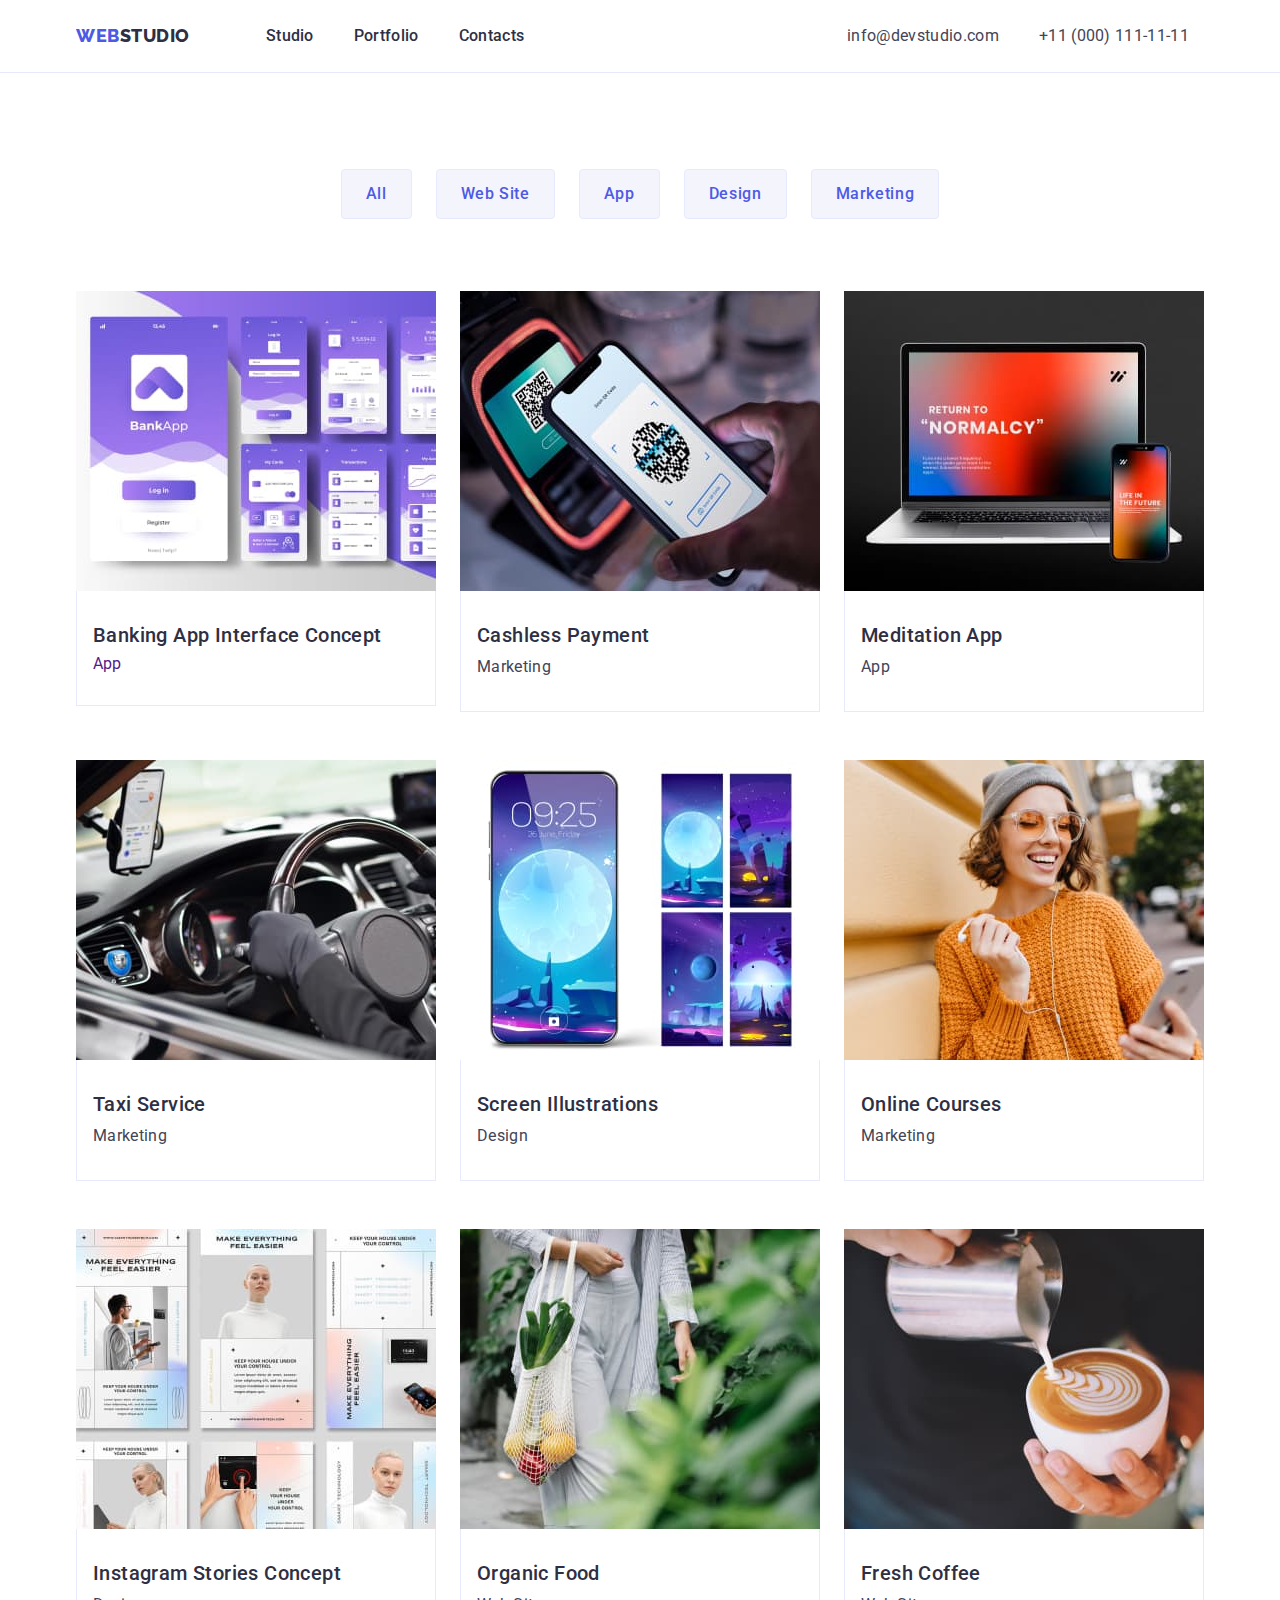
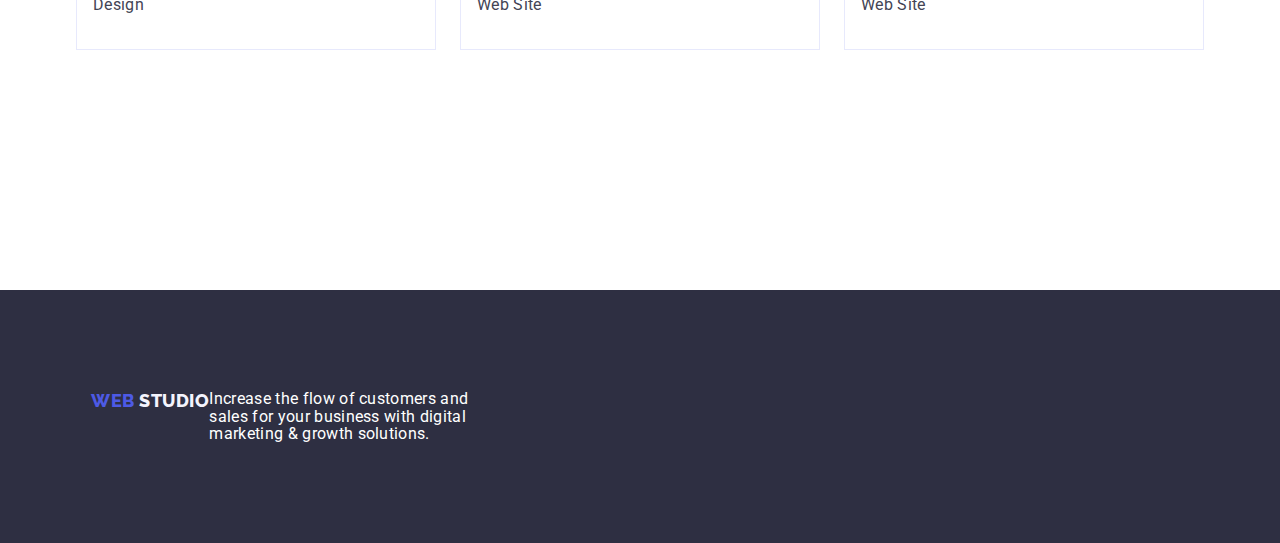
==== portfolio.html @ 410f35a4 "New homework" ====
<!DOCTYPE html>
<html lang="en">
  <head>
    <meta charset="UTF-8" />
    <meta http-equiv="X-UA-Compatible" content="IE=edge" />
    <meta name="viewport" content="width=device-width, initial-scale=1.0" />
    <title>Document</title>

    <!-- font links -->

    <link rel="preconnect" href="https://fonts.googleapis.com" />
    <link rel="preconnect" href="https://fonts.gstatic.com" crossorigin />
    <link
      href="https://fonts.googleapis.com/css2?family=Raleway:wght@800&family=Roboto:wght@400;500;700&display=swap"
      rel="stylesheet" />

    <!--  Nornalize  -->

    <link
      href="https://cdn.jsdelivr.net/npm/modern-normalize@1.1.0/modern-normalize.min.css"
      rel="stylesheet" />

    <!-- style link -->

    <link rel="stylesheet" href="./css/style.css" />
  </head>

  <body>
    <header class="page-header">
      <div class="header-container container">
        <nav class="navigation">
          <a class="link nav-link" href="./index.html"
            >Web<span class="studio">Studio</span>
          </a>
          <ul class="list nav-list">
            <li>
              <a class="link nav-link-list" href="./index.html">Studio</a>
            </li>
            <li>
              <a class="link nav-link-list" href="./portfolio.html"
                >Portfolio</a
              >
            </li>
            <li>
              <a class="link nav-link-list" href="">Contacts</a>
            </li>
          </ul>
        </nav>
        <address class="link">
          <ul class="list contact-list">
            <li class="contact-list-mail">
              <a
                class="link contact-list-item"
                href="mailto:info@devstudio.com">
                info@devstudio.com
              </a>
            </li>
            <li class="contact-list-tel">
              <a class="link tel contact-list-item" href="tel:+110001111111">
                +11 (000) 111-11-11
              </a>
            </li>
          </ul>
        </address>
      </div>
    </header>

    <!--   main  -->

    <main>
      <section class="description">
        <div class="btn-container container">
          <h1 class="main-title visually-hidden" hidden>Portfolio</h1>

          <!--  top line  -->
          <ul class="btn-list list">
            <li>
              <button type="button" class="btn-iris">All</button>
            </li>
            <li>
              <button type="button" class="btn-iris">Web Site</button>
            </li>
            <li>
              <button type="button" class="btn-iris">App</button>
            </li>
            <li>
              <button type="button" class="btn-iris">Design</button>
            </li>
            <li>
              <button type="button" class="btn-iris">Marketing</button>
            </li>
          </ul>

          <!--  content  -->

          <ul class="list row-list">
            <!-- row 1  -->
            <li class="row-list-item">
              <a class="link" href="">
                <img
                  class="row-img"
                  src="./images/portfolio/img-4-2.jpg"
                  alt="Banking app"
                  width="360"
                  height="300" />
                <div class="row-container">
                  <h2 class="row-title">Banking App Interface Concept</h2>
                  <p class="row-text">App</p>
                </div>
              </a>
            </li>
            <li class="row-list-item">
              <a class="link" href="">
                <img
                  class="row-img"
                  src="./images/portfolio/img-5-2.jpg"
                  alt="Cashless Payment"
                  width="360"
                  height="300" />
                <div class="row-container">
                  <h2 class="row-title">Cashless Payment</h2>
                  <p class="row-text desc">Marketing</p>
                </div>
              </a>
            </li>
            <li class="row-list-item">
              <a class="link" href="">
                <img
                  class="row-img"
                  src="./images/portfolio/img-6-2.jpg"
                  alt="Desctop"
                  width="360"
                  height="300" />
                <div class="row-container">
                  <h2 class="row-title">Meditation App</h2>
                  <p class="row-text desc">App</p>
                </div>
              </a>
            </li>
            <!--  row 2  -->
            <li class="row-list-item">
              <a class="link" href="">
                <img
                  class="row-img"
                  src="./images/portfolio/img-7-2.jpg"
                  alt="Taxi"
                  width="360"
                  height="300" />
                <div class="row-container">
                  <h2 class="row-title">Taxi Service</h2>
                  <p class="row-text desc">Marketing</p>
                </div>
              </a>
            </li>
            <li class="row-list-item">
              <a class="link" href="">
                <img
                  class="row-img"
                  src="./images/portfolio/img-8-2.jpg"
                  alt="Screen Illustration"
                  width="360"
                  height="300" />
                <div class="row-container">
                  <h2 class="row-title">Screen Illustrations</h2>
                  <p class="row-text desc">Design</p>
                </div>
              </a>
            </li>
            <li class="row-list-item">
              <a class="link" href="">
                <img
                  class="row-img"
                  src="./images/portfolio/img-9-2.jpg"
                  alt="A girl outsite"
                  width="360"
                  height="300" />
                <div class="row-container">
                  <h2 class="row-title">Online Courses</h2>
                  <p class="row-text desc">Marketing</p>
                </div>
              </a>
            </li>
            <!--  row 3  -->
            <li class="row-list-item">
              <a class="link" href="">
                <img
                  class="row-img"
                  src="./images/portfolio/img-10-2.jpg"
                  alt="Instagram Stories"
                  width="360"
                  height="300" />
                <div class="row-container">
                  <h2 class="row-title">Instagram Stories Concept</h2>
                  <p class="row-text desc">Design</p>
                </div>
              </a>
            </li>
            <li class="row-list-item">
              <a class="link" href="">
                <img
                  class="row-img"
                  src="./images/portfolio/img-11-2.jpg"
                  alt="Organic Food"
                  width="360"
                  height="300" />
                <div class="row-container">
                  <h2 class="row-title">Organic Food</h2>
                  <p class="row-text desc">Web Site</p>
                </div>
              </a>
            </li>
            <li class="row-list-item">
              <a class="link" href="">
                <img
                  class="row-img"
                  src="./images/portfolio/img-12-2.jpg"
                  alt="Coffee"
                  width="360"
                  height="300" />
                <div class="row-container">
                  <h2 class="row-title">Fresh Coffee</h2>
                  <p class="row-text desc">Web Site</p>
                </div>
              </a>
            </li>
          </ul>
        </div>
      </section>
    </main>

    <!--  footer  -->

    <footer class="page-footer" id="contact">
      <div class="footer-container container">
        <a class="link footer-link" href="./index.html">
          Web <span class="text">Studio</span>
        </a>
        <p class="desc-dark">
          Increase the flow of customers and sales for your business with
          digital marketing &amp; growth solutions.
        </p>
      </div>
    </footer>
  </body>
</html>
---- css/style.css ----
:root {
  --font-family: "Roboto", sans-serif;
  --font-family-logo: "Raleway", sans-serif;

  --color-iris: rgba(77, 90, 229, 1);
  --color-ocean: rgba(64, 75, 191, 1);
  --color-white: rgba(255, 255, 255, 1);
  --color-navy-blue: rgba(46, 47, 66, 1);

  --color-green: rgba(49, 208, 170, 1);
  --color-slate: rgba(67, 68, 85, 1);
  --color-cornflower: rgba(231, 233, 252, 1);
  --color-navy-blue-modal: rgba(46, 47, 66, 0.4);
  --color-grey: rgba(46, 47, 66, 0.7);
  --color-cloud: rgba(244, 244, 253, 1);
  --color-dairy: rgba(252, 252, 252, 1);
  --color-light-slate: rgba(142, 143, 153, 1);

  --indent: 24px;
}
* {
  box-sizing: border-box;
}

/* resrt start */

ul {
  margin: 0;
  padding: 0;
  list-style: none;
}

h1,
h2,
h3,
h4,
h5,
h6,
p {
  margin: 0;
}

img {
  display: block;
  max-width: 100%;
  height: auto;
}

.list {
  list-style: none;
  margin: 0;
  padding: 0;
}

.link {
  text-decoration: none;
  font-style: normal;
}
/* resrt end */

.container {
  width: 1158px;
  margin-right: auto;
  margin-left: auto;
  padding: 0 15px;

  /* outline: 2px solid red;
  outline-offset: -2px;*/
}

body {
  font-family: var(--font-family);
  color: var(--color-slate);
  background-color: var(--color-white);
}

/* nav style */

.header-container {
  display: flex;
  flex-direction: row;
  align-items: center;
  justify-content: space-between;
}

.page-header {
  border-bottom: 1px solid var(--color-cornflower);
}

.navigation {
  display: flex;
  flex-direction: row;
  align-items: center;
  justify-content: space-between;
  margin-right: auto;
}

.nav-link {
  font-family: var(--font-family-logo);
  font-weight: 800;
  font-size: 18px;
  line-height: 1.17;
  letter-spacing: 0.03em;
  text-transform: uppercase;
  color: var(--color-iris);
  /* pozition */
  margin-right: 76px;
}

.nav-link > span {
  font-family: var(--font-family-logo);
  font-weight: 800;
  font-size: 18px;
  line-height: 1.17;
  letter-spacing: 0.03em;
  text-transform: uppercase;
  color: var(--color-navy-blue);
  padding-top: 24px;
  padding-bottom: 24px;
}

.nav-list {
  display: flex;
  flex-direction: row;
  align-items: flex-start;
  gap: 40px;
  padding: 24px 0;
}

.contact-list {
  display: flex;
  align-items: center;
  justify-content: space-between;
  gap: 40px;
  margin-right: 15px;
  padding-top: 24px;
  padding-bottom: 24px;
}

.nav-link-list {
  font-weight: 500;
  font-size: 16px;
  line-height: 1.5;
  color: var(--color-navy-blue);
  letter-spacing: 0.02em;
  padding: 24px 0;
}

.nav-link-list:hover,
.nav-link-list:focus {
  color: var(--color-ocean);
}

.contact-list-item:active,
.contact-list-item:hover,
.contact-list-item:focus {
  color: var(--color-ocean);
}

.contact-list-item {
  font-weight: 400;
  font-size: 16px;
  line-height: 1.5;
  color: var(--color-slate);
  letter-spacing: 0.02em;
}

/* HERO SECTION */

.hero {
  padding-top: 188px;
  padding-bottom: 188px;
  margin-left: auto;
  margin-right: auto;
  width: 1440px;

  background-color: var(--color-navy-blue);
  background-color: rgba(0, 0, 0, 0.5);
  background-image: linear-gradient(
      0deg,
      rgba(46, 47, 66, 0.7),
      rgba(46, 47, 66, 0.7)
    ),
    url("../images/bg-img/hero.jpg");
}

.hero-container {
  display: block;
}

.text {
  font-family: var(--font-family-logo);
  font-weight: 800;
  font-size: 18px;
  line-height: 1.17;
  letter-spacing: 0.03em;
  text-transform: uppercase;
  color: var(--color-cloud);
}

.hero-title {
  font-weight: 700;
  font-size: 56px;
  line-height: 1.07;
  color: var(--color-white);
  text-align: center;
  letter-spacing: 0.02em;
  width: 496px;
  height: 120px;
  max-width: 496px;
  margin-left: auto;
  margin-right: auto;
  margin-bottom: 48px;
}

.btn {
  display: block;
  min-width: 169px;
  min-height: 56px;
  padding: 16px, 32px;
  margin-left: auto;
  margin-right: auto;
}

.btn-dark {
  font-family: var(--font-family);
  font-weight: 500;
  font-size: 16px;
  line-height: 1.5;
  color: var(--color-white);
  background-color: var(--color-iris);
  letter-spacing: 0.04em;
  cursor: pointer;
  box-shadow: 0px 4px 4px rgba(0, 0, 0, 0.15);
  border-radius: 4px;
  border: none;
}

.btn-dark:hover,
.btn-dark:focus {
  color: var(--color-white);
  background-color: var(--color-ocean);
}

/* SECONDER SECTION strategy */

.strategy {
  padding-top: 120px;
  padding-bottom: 120px;
}

.list-content {
  display: flex;
  align-items: flex-start;
  justify-content: flex-start;
  gap: 24px;
}

.list-content-item {
  list-style-type: none;
  flex-basis: calc((100% - 3 * 24px) / 4);
}

/* ICONS CODE */

.icon-container {
  background-color: var(--color-dairy);
  width: 264px;
  height: 112px;
  margin-bottom: 8px;
  border-radius: 4px;
}

.icon {
  margin: 24px 100px;
}

.title-centre {
  text-align: center;
}

.title {
  margin-bottom: 8px;
}

.list-content-item:last-child {
  margin-right: 0;
}

.visually-hidden {
  position: absolute;
  width: 1px;
  height: 1px;
  margin: -1px;
  border: 0;
  padding: 0;

  white-space: nowrap;
  clip-path: inset(100%);
  clip: rect(0 0 0 0);
  overflow: hidden;
}

/*  SUBJEKT */

.subjekt,
.team-content {
  padding-bottom: 120px;
}

.part-list,
.team-list {
  display: flex;
  flex-direction: row;
  align-items: center;
  justify-content: space-between;
  gap: 24px;
}

.part-list-item {
  width: calc((100% - 48px) / 3);
}

.title-desc {
  font-weight: 700;
  font-size: 36px;
  line-height: 1.11;
  text-align: center;
  letter-spacing: 0.02em;
  text-transform: capitalize;
  color: var(--color-navy-blue);
  margin-bottom: 72px;
}

.title-name {
  font-weight: 500;
  font-size: 20px;
  line-height: 1.2;
  letter-spacing: 0.02em;
  text-transform: capitalize;
  color: var(--color-navy-blue);
  margin-bottom: 8px;
}
.desc {
  font-weight: 400;
  font-size: 16px;
  line-height: 1.5;
  letter-spacing: 0.02em;
  color: var(--color-slate);
}

/* TEAM SECTION */

.team-content {
  background-color: var(--color-cloud);
  padding: 120px 0;
}

/* SOCIAL ICONS */

.media-team-list {
  display: flex;
  flex-direction: row;
  justify-content: center;
  align-items: center;
  gap: 24px;
  flex-basis: calc((100% - 3 * 24px) / 4);
}

.social-link {
  display: flex;
  justify-content: center;
  align-items: center;
  fill: var(--color-cloud);

  width: 40px;
  height: 40px;

  background-color: var(--color-iris);
  border-radius: 50%;
}

.team-icon:hover,
.team-icon:focus {
  background-color: var(--color-ocean);
}

.team-list-item {
  background-color: var(--color-white);
  display: flex;
  flex-direction: column;
  justify-content: center;
  align-items: center;
  padding: 0px 0px 32px;
  box-shadow: 0px 1px 6px rgba(46, 47, 66, 0.08),
    0px 1px 1px rgba(46, 47, 66, 0.16), 0px 2px 1px rgba(46, 47, 66, 0.08);
  border-radius: 0px 0px 4px 4px;
  width: calc((100% - 72px) / 4);
}

.team-text {
  font-weight: 400;
  font-size: 16px;
  line-height: 1.5;
  letter-spacing: 0.02em;
  color: var(--color-slate);
  text-align: center;
  margin-bottom: 8px;
}

.team-member {
  padding: 32px 16px;
  border-radius: 0px 0px 4px 4px;
}

/*  CUSTOMERS  */

.customers {
  padding-top: 120px;
  padding-bottom: 120px;
}

.pic-list {
  display: flex;
  flex-direction: row;
  align-items: flex-start;
  gap: 24px;
}

.logo-link {
  display: flex;
  align-items: center;
  justify-content: center;
  width: 168px;
  height: 88px;
  flex-basis: calc((100% - 5 * 24px) / 6);

  border: 1px solid var(--color-light-slate);
  border-radius: 5px;
}

.logo {
  fill: var(--color-light-slate);
}

.logo:hover,
.logo:focus {
  fill: var(--color-ocean);
}

.logo-link:hover,
.logo-link:focus {
  border: 1px solid var(--color-ocean);
}

/* footer */

.page-footer {
  background-color: var(--color-navy-blue);
  padding: 100px 0;
}

/* social media */

.media-footer-list {
  display: flex;
  flex-direction: row;
  justify-content: center;
  align-items: center;
  gap: 16px;
  flex-basis: calc((100% - 3 * 16px) / 4);
}

.footer-icon:hover,
.footer-icon:focus {
  background-color: var(--color-green);
}

.footer-link {
  font-family: var(--font-family-logo);
  font-weight: 800;
  font-size: 18px;
  line-height: 1.17;
  letter-spacing: 0.03em;
  text-transform: uppercase;
  color: var(--color-iris);
  display: inline-block;
  margin-left: 15px;
  margin-bottom: 16px;
}

.desc-dark {
  font-weight: 400;
  font-size: 16px;
  line-height: 1.11;
  color: var(--color-white);
  background-color: #2e2f42;
  letter-spacing: 0.02em;
  width: 264px;
  margin-right: 120px;
}

/*  SOCIAL MEDIA SECTION  */

.footer-container {
  display: flex;
}

.media-tatle {
  font-weight: 500;
  font-size: 20px;
  line-height: 1.2;
  text-align: center;
  letter-spacing: 0.02em;
  color: var(--color-white);
  margin-bottom: 16px;
}

.media-list {
  display: flex;
  flex-direction: row;
  gap: 16px;
  align-items: flex-start;
}

/* PORTFOLIO BUTTON */

.description {
  padding-top: 96px;
  padding-bottom: 120px;
}

.btn-iris {
  font-family: var(--font-family);
  font-weight: 500;
  font-size: 16px;
  line-height: 1.5;
  color: var(--color-iris);
  background-color: var(--color-cloud);
  letter-spacing: 0.04em;
  cursor: pointer;
  border: 1px solid var(--color-cornflower);
  border-radius: 4px;
  min-height: 48px;
  padding: 12px 24px;
}

.btn-iris:hover,
.btn-iris:focus {
  color: var(--color-white);
  background-color: var(--color-ocean);
  border: 1px solid transparent;
}
.btn-list {
  display: flex;
  flex-direction: row;
  align-items: center;
  justify-content: center;
  gap: 24px;
  margin-bottom: 72px;
}

.row-list {
  display: flex;
  width: 1128px;
  flex-wrap: wrap;
  gap: var(--indent);
  row-gap: 48px;
  column-gap: 24px;
  padding-bottom: 120px;
}

.row-list-item {
  width: calc((100% - 48px) / 3);
}

.row-container {
  padding: 32px 16px;
  border: 1px solid var(--color-cornflower);
  border-top: none;
}

.row-title {
  font-weight: 500;
  font-size: 20px;
  line-height: 1.2;
  margin-bottom: 8px;
  letter-spacing: 0.02em;
  text-transform: capitalize;
  color: var(--color-navy-blue);
}
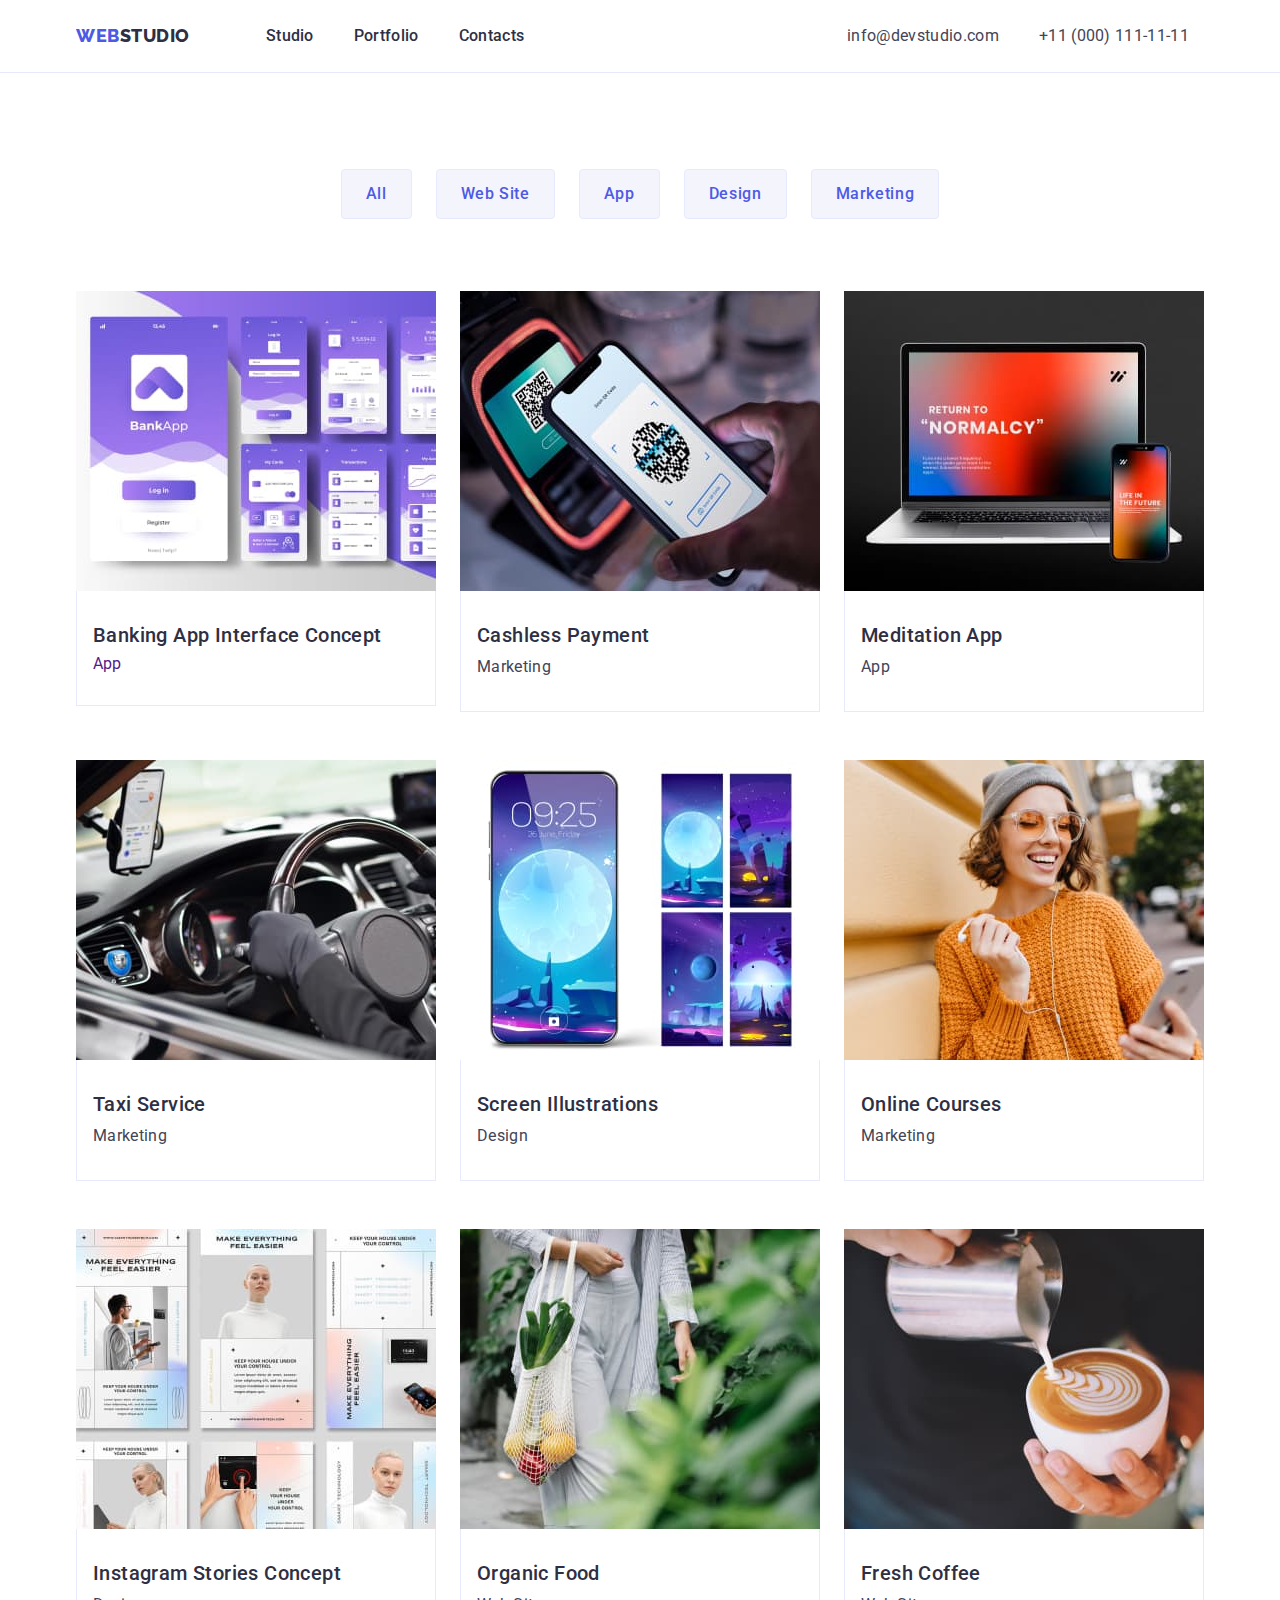
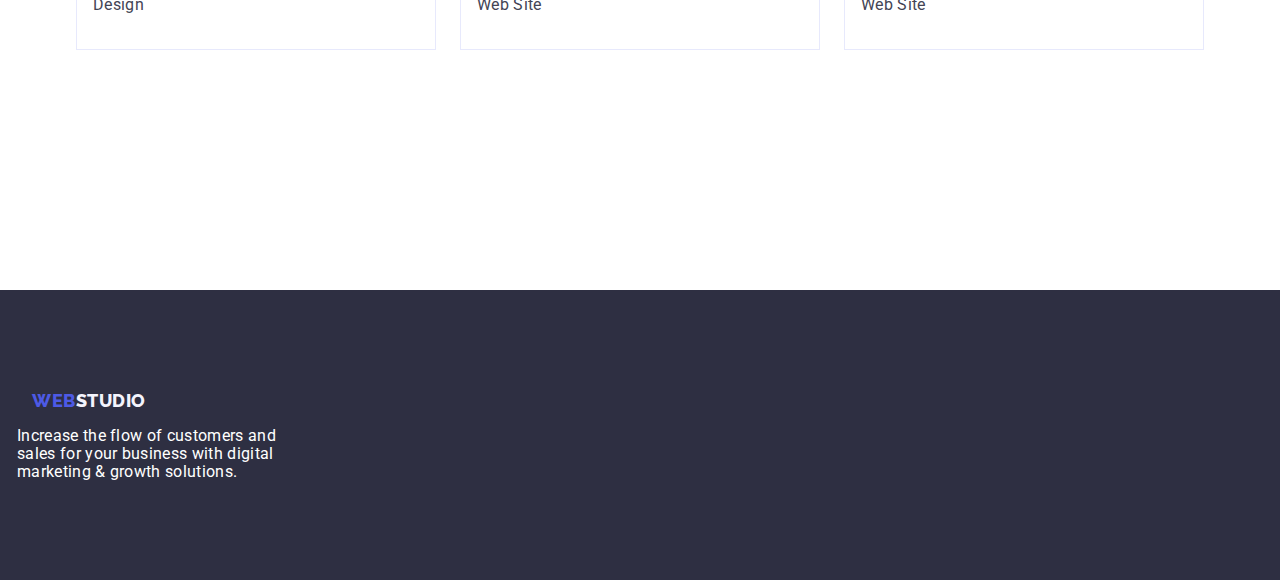
==== commit 19bdd27d: "Charges code" ====
--- a/portfolio.html
+++ b/portfolio.html
@@ -229,17 +229,17 @@
     </main>
 
     <!--  footer  -->
-
     <footer class="page-footer" id="contact">
       <div class="footer-container container">
-        <a class="link footer-link" href="./index.html">
-          Web <span class="text">Studio</span>
-        </a>
-        <p class="desc-dark">
-          Increase the flow of customers and sales for your business with
-          digital marketing &amp; growth solutions.
-        </p>
-      </div>
+        <div>
+          <a class="link footer-link" href="./index.html">
+            Web<span class="text">Studio</span>
+          </a>
+          <p class="desc-dark">
+            Increase the flow of customers and sales for your business with
+            digital marketing &amp; growth solutions.
+          </p>
+        </div>
     </footer>
   </body>
 </html>
--- a/css/style.css
+++ b/css/style.css
@@ -368,15 +368,14 @@
 }
 
 .social-link {
-  display: flex;
+  /* display: flex;
   justify-content: center;
-  align-items: center;
+  align-items: center; */
   fill: var(--color-cloud);
 
   width: 40px;
   height: 40px;
 
-  background-color: var(--color-iris);
   border-radius: 50%;
 }
 
@@ -464,9 +463,9 @@
 
 .media-footer-list {
   display: flex;
-  flex-direction: row;
+  /* flex-direction: row;
   justify-content: center;
-  align-items: center;
+  align-items: center; */
   gap: 16px;
   flex-basis: calc((100% - 3 * 16px) / 4);
 }
@@ -474,6 +473,12 @@
 .footer-icon:hover,
 .footer-icon:focus {
   background-color: var(--color-green);
+}
+
+.footer-icon {
+  width: 100%;
+  height: 100%;
+  background-color: var(--color-iris);
 }
 
 .footer-link {
@@ -504,12 +509,14 @@
 
 .footer-container {
   display: flex;
-}
-
-.media-tatle {
+  align-items: baseline;
+  margin-right: 120px;
+}
+
+.media-title {
   font-weight: 500;
-  font-size: 20px;
-  line-height: 1.2;
+  font-size: 16px;
+  line-height: 1.5;
   text-align: center;
   letter-spacing: 0.02em;
   color: var(--color-white);
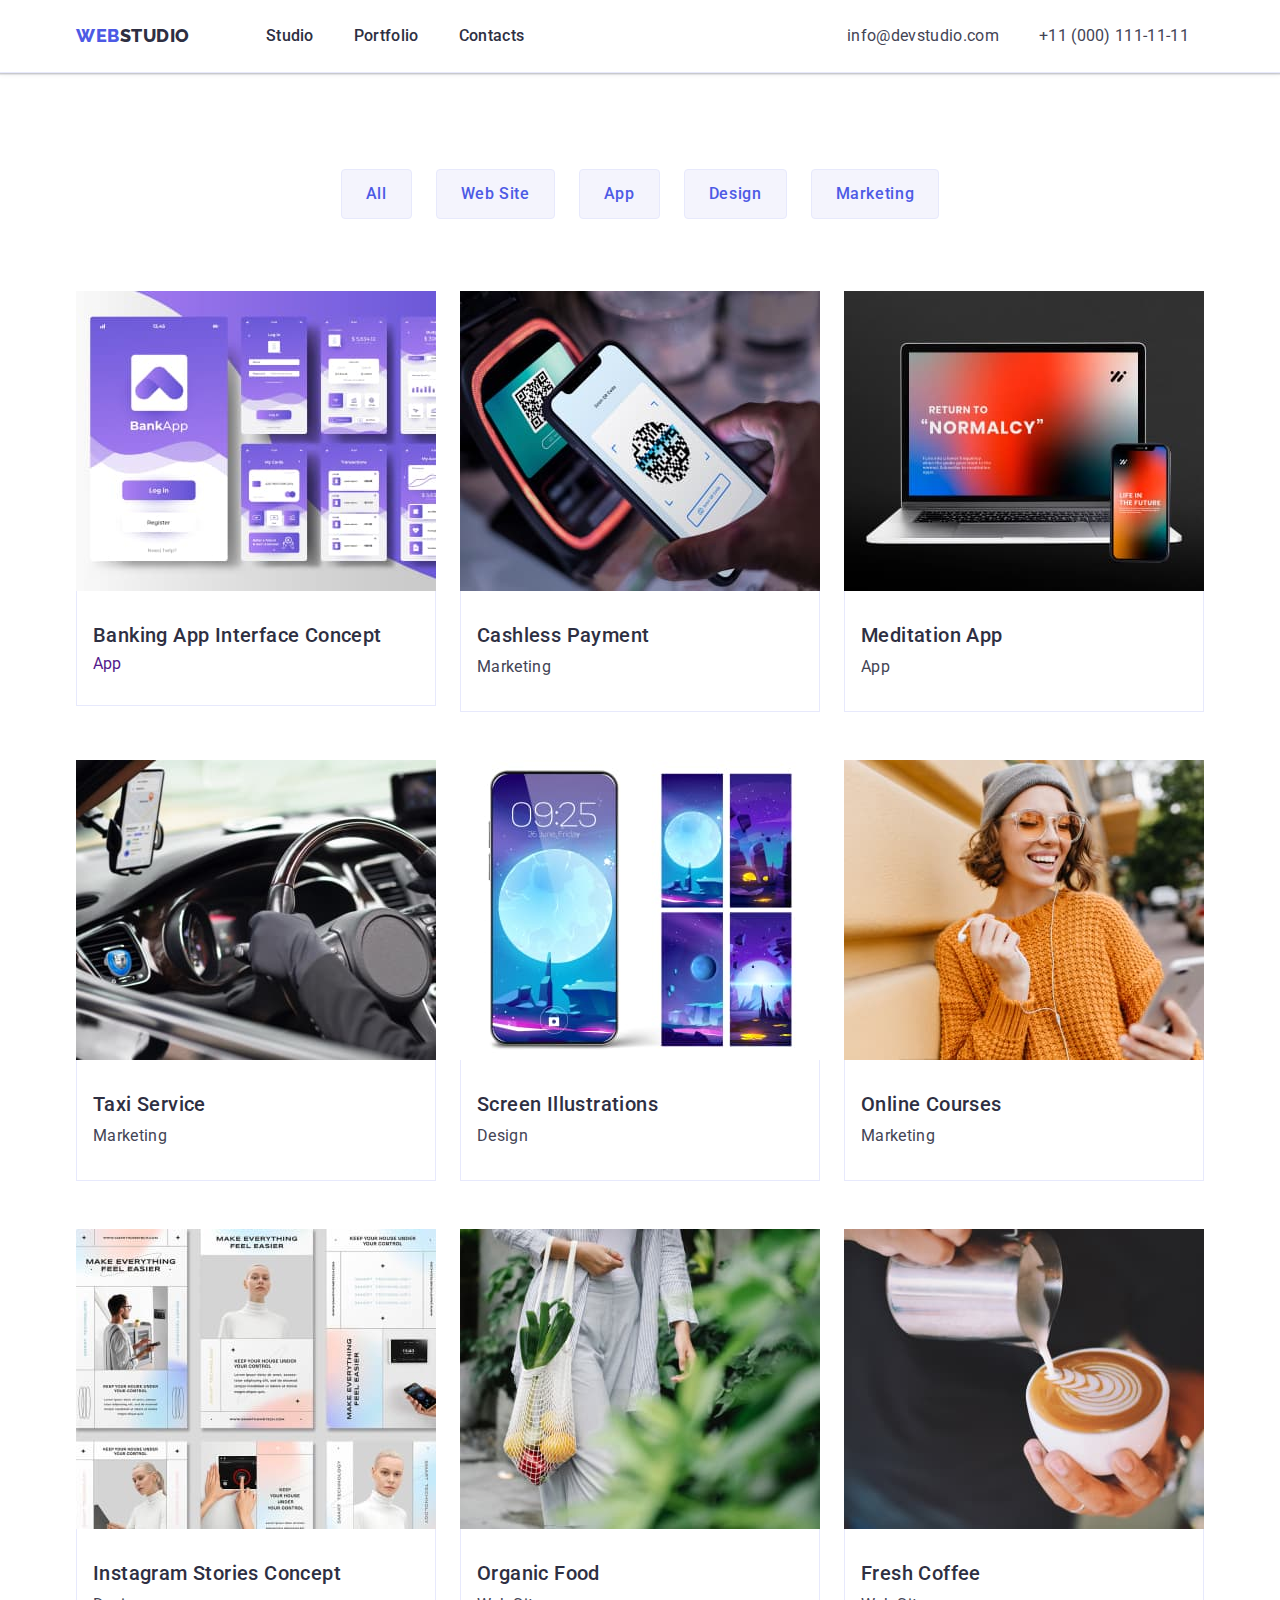
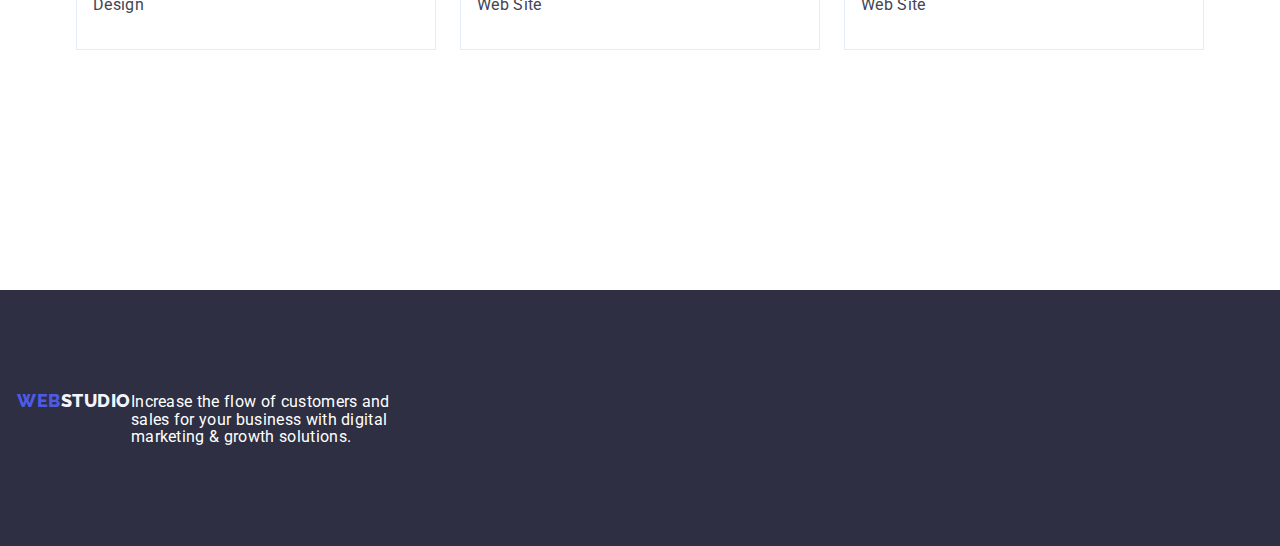
==== commit bed3f68e: "fix by html validator" ====
--- a/portfolio.html
+++ b/portfolio.html
@@ -231,15 +231,14 @@
     <!--  footer  -->
     <footer class="page-footer" id="contact">
       <div class="footer-container container">
-        <div>
-          <a class="link footer-link" href="./index.html">
-            Web<span class="text">Studio</span>
-          </a>
-          <p class="desc-dark">
-            Increase the flow of customers and sales for your business with
-            digital marketing &amp; growth solutions.
-          </p>
-        </div>
+        <a class="link footer-link" href="./index.html">
+          Web<span class="text">Studio</span>
+        </a>
+        <p class="desc-dark">
+          Increase the flow of customers and sales for your business with
+          digital marketing &amp; growth solutions.
+        </p>
+      </div>
     </footer>
   </body>
 </html>
--- a/css/style.css
+++ b/css/style.css
@@ -85,6 +85,8 @@
 
 .page-header {
   border-bottom: 1px solid var(--color-cornflower);
+  box-shadow: 0px 2px 1px rgba(46, 47, 66, 0.08),
+    0px 1px 1px rgba(46, 47, 66, 0.16), 0px 1px 6px rgba(46, 47, 66, 0.08);
 }
 
 .navigation {
@@ -151,6 +153,21 @@
   color: var(--color-ocean);
 }
 
+.nav-link-list::before:hover {
+  content: "";
+  width: 48px;
+  height: 4px;
+  border-radius: 2px;
+
+  background-color: var(--color-ocean);
+  box-shadow: px 2px 1px rgba(46, 47, 66, 0.08),
+    0px 1px 1px rgba(46, 47, 66, 0.16), 0px 1px 6px rgba(46, 47, 66, 0.08);
+}
+
+.nav-menu {
+  order: -1;
+}
+
 .contact-list-item:active,
 .contact-list-item:hover,
 .contact-list-item:focus {
@@ -172,16 +189,18 @@
   padding-bottom: 188px;
   margin-left: auto;
   margin-right: auto;
-  width: 1440px;
+  max-width: 1440px;
 
   background-color: var(--color-navy-blue);
-  background-color: rgba(0, 0, 0, 0.5);
+  /* background-color: rgba(0, 0, 0, 0.5); */
   background-image: linear-gradient(
-      0deg,
       rgba(46, 47, 66, 0.7),
       rgba(46, 47, 66, 0.7)
     ),
     url("../images/bg-img/hero.jpg");
+  background-repeat: no-repeat;
+  background-position: center;
+  background-size: cover;
 }
 
 .hero-container {
@@ -249,6 +268,16 @@
   padding-bottom: 120px;
 }
 
+.list-container {
+  /* display: flex;
+  height: 112px;
+  align-items: center;
+  justify-content: center;
+  background-color: var(--color-cloud);
+  margin-bottom: 8px;
+  border-radius: 4px; */
+}
+
 .list-content {
   display: flex;
   align-items: flex-start;
@@ -264,9 +293,11 @@
 /* ICONS CODE */
 
 .icon-container {
-  background-color: var(--color-dairy);
-  width: 264px;
+  display: flex;
   height: 112px;
+  align-items: center;
+  justify-content: center;
+  background-color: var(--color-cloud);
   margin-bottom: 8px;
   border-radius: 4px;
 }
@@ -372,16 +403,27 @@
   justify-content: center;
   align-items: center; */
   fill: var(--color-cloud);
-
   width: 40px;
   height: 40px;
-
+}
+
+.social-icon {
+  width: 100%;
+  height: 100%;
+  background-color: var(--color-iris);
   border-radius: 50%;
-}
-
-.team-icon:hover,
-.team-icon:focus {
+  display: flex;
+  align-items: center;
+  justify-content: center;
+}
+
+.social-icon:hover,
+.social-icon:focus {
   background-color: var(--color-ocean);
+}
+
+.svg-icon {
+  fill: var(--color-cloud);
 }
 
 .team-list-item {
@@ -408,7 +450,7 @@
 }
 
 .team-member {
-  padding: 32px 16px;
+  padding: 32px 0;
   border-radius: 0px 0px 4px 4px;
 }
 
@@ -422,8 +464,13 @@
 .pic-list {
   display: flex;
   flex-direction: row;
-  align-items: flex-start;
+  align-items: center;
+  justify-content: center;
   gap: 24px;
+}
+
+.pik-title {
+  line-height: 1.1;
 }
 
 .logo-link {
@@ -432,14 +479,17 @@
   justify-content: center;
   width: 168px;
   height: 88px;
+  width: 100%;
+  height: 100%;
+  color: var(--color-light-slate);
   flex-basis: calc((100% - 5 * 24px) / 6);
 
   border: 1px solid var(--color-light-slate);
-  border-radius: 5px;
+  border-radius: 4px;
 }
 
 .logo {
-  fill: var(--color-light-slate);
+  fill: currentColor;
 }
 
 .logo:hover,
@@ -490,7 +540,6 @@
   text-transform: uppercase;
   color: var(--color-iris);
   display: inline-block;
-  margin-left: 15px;
   margin-bottom: 16px;
 }
 
@@ -523,7 +572,7 @@
   margin-bottom: 16px;
 }
 
-.media-list {
+.media-team-list {
   display: flex;
   flex-direction: row;
   gap: 16px;
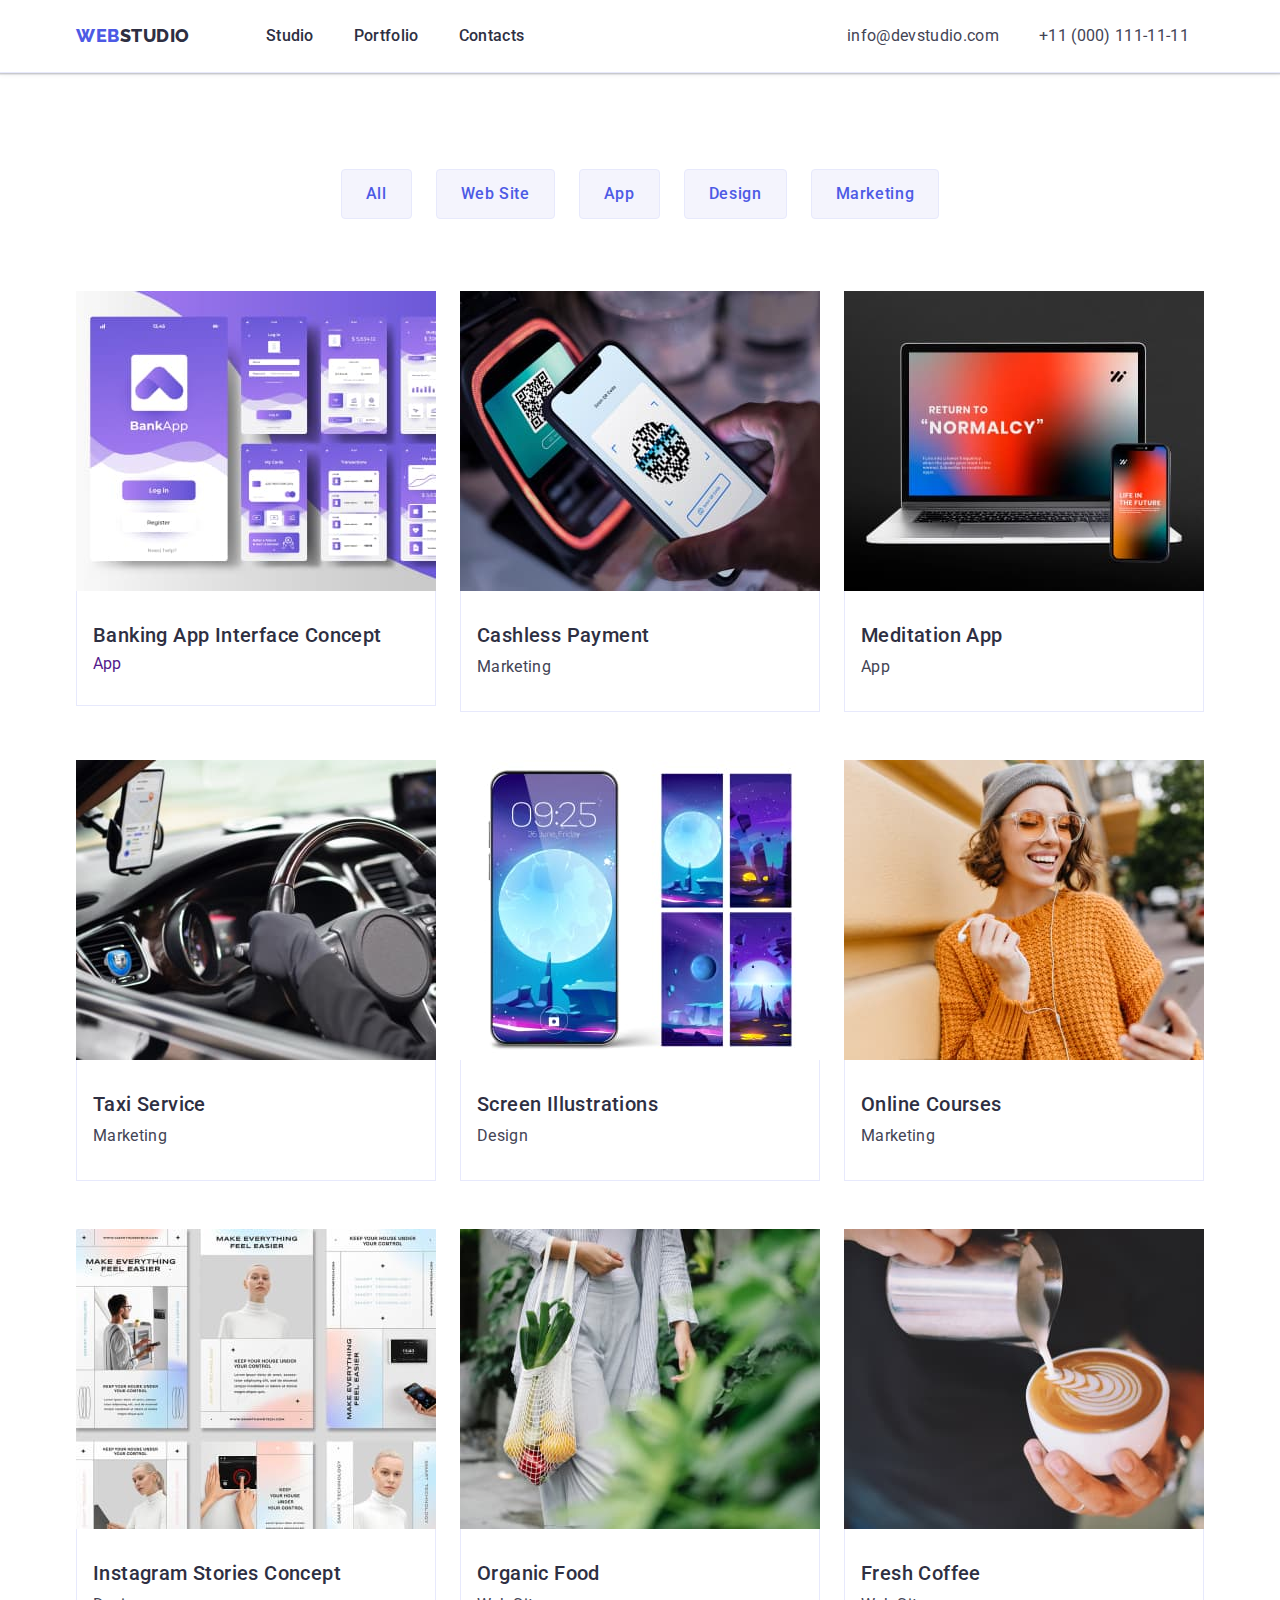
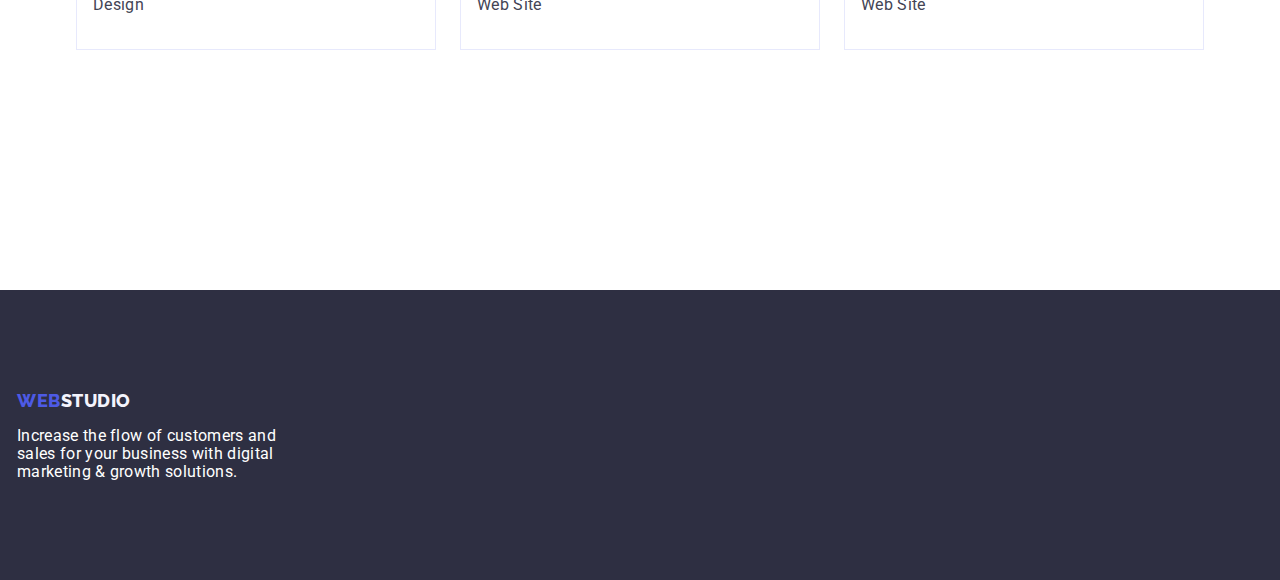
==== commit 02dd09d1: "fix Some bugs" ====
--- a/portfolio.html
+++ b/portfolio.html
@@ -96,7 +96,7 @@
           <ul class="list row-list">
             <!-- row 1  -->
             <li class="row-list-item">
-              <a class="link" href="">
+              <a class="portfol-link link" href="">
                 <img
                   class="row-img"
                   src="./images/portfolio/img-4-2.jpg"
@@ -110,7 +110,7 @@
               </a>
             </li>
             <li class="row-list-item">
-              <a class="link" href="">
+              <a class="portfol-link link" href="">
                 <img
                   class="row-img"
                   src="./images/portfolio/img-5-2.jpg"
@@ -124,7 +124,7 @@
               </a>
             </li>
             <li class="row-list-item">
-              <a class="link" href="">
+              <a class="portfol-link link" href="">
                 <img
                   class="row-img"
                   src="./images/portfolio/img-6-2.jpg"
@@ -139,7 +139,7 @@
             </li>
             <!--  row 2  -->
             <li class="row-list-item">
-              <a class="link" href="">
+              <a class="portfol-link link" href="">
                 <img
                   class="row-img"
                   src="./images/portfolio/img-7-2.jpg"
@@ -153,7 +153,7 @@
               </a>
             </li>
             <li class="row-list-item">
-              <a class="link" href="">
+              <a class="portfol-link link" href="">
                 <img
                   class="row-img"
                   src="./images/portfolio/img-8-2.jpg"
@@ -167,7 +167,7 @@
               </a>
             </li>
             <li class="row-list-item">
-              <a class="link" href="">
+              <a class="portfol-link link" href="">
                 <img
                   class="row-img"
                   src="./images/portfolio/img-9-2.jpg"
@@ -182,7 +182,7 @@
             </li>
             <!--  row 3  -->
             <li class="row-list-item">
-              <a class="link" href="">
+              <a class="portfol-link link" href="">
                 <img
                   class="row-img"
                   src="./images/portfolio/img-10-2.jpg"
@@ -196,7 +196,7 @@
               </a>
             </li>
             <li class="row-list-item">
-              <a class="link" href="">
+              <a class="portfol-link link" href="">
                 <img
                   class="row-img"
                   src="./images/portfolio/img-11-2.jpg"
@@ -210,7 +210,7 @@
               </a>
             </li>
             <li class="row-list-item">
-              <a class="link" href="">
+              <a class="portfol-link link" href="">
                 <img
                   class="row-img"
                   src="./images/portfolio/img-12-2.jpg"
@@ -231,13 +231,15 @@
     <!--  footer  -->
     <footer class="page-footer" id="contact">
       <div class="footer-container container">
-        <a class="link footer-link" href="./index.html">
-          Web<span class="text">Studio</span>
-        </a>
-        <p class="desc-dark">
-          Increase the flow of customers and sales for your business with
-          digital marketing &amp; growth solutions.
-        </p>
+        <div>
+          <a class="link footer-link" href="./index.html">
+            Web<span class="text">Studio</span>
+          </a>
+          <p class="desc-dark">
+            Increase the flow of customers and sales for your business with
+            digital marketing &amp; growth solutions.
+          </p>
+        </div>
       </div>
     </footer>
   </body>
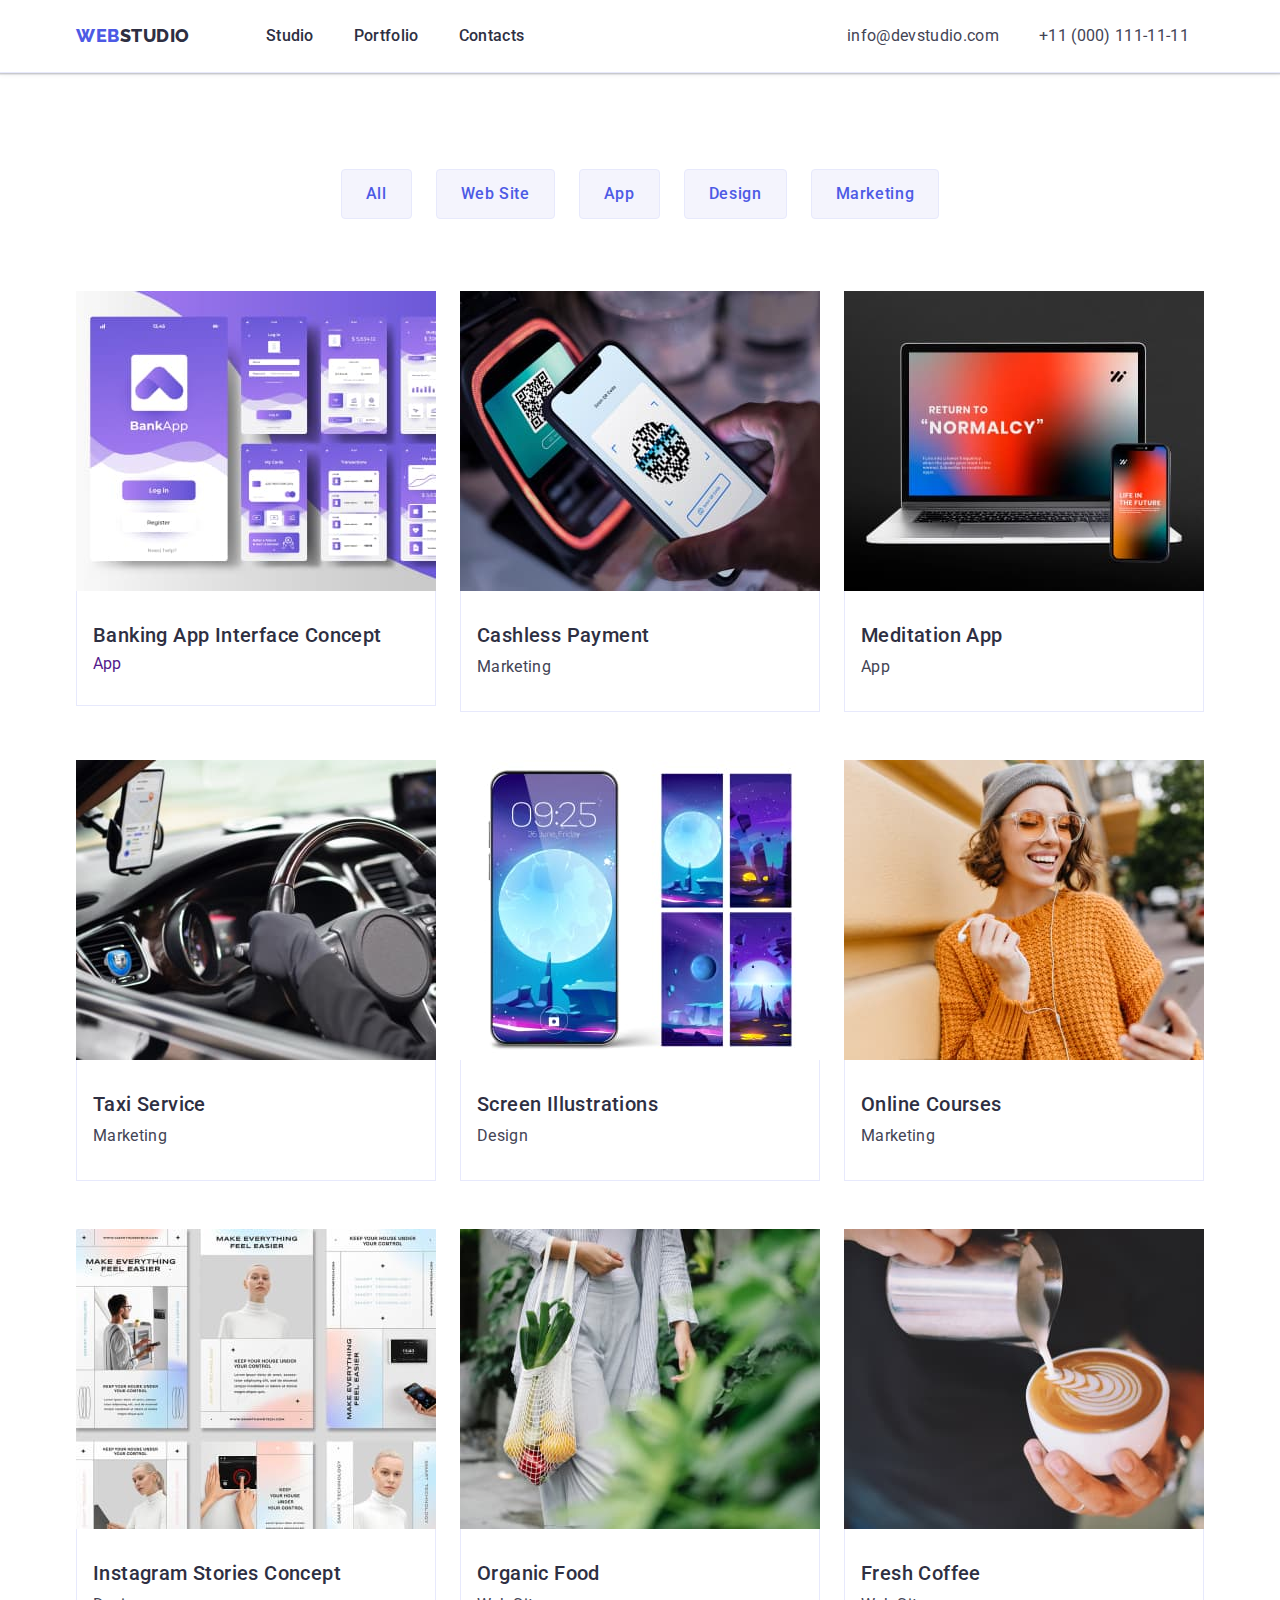
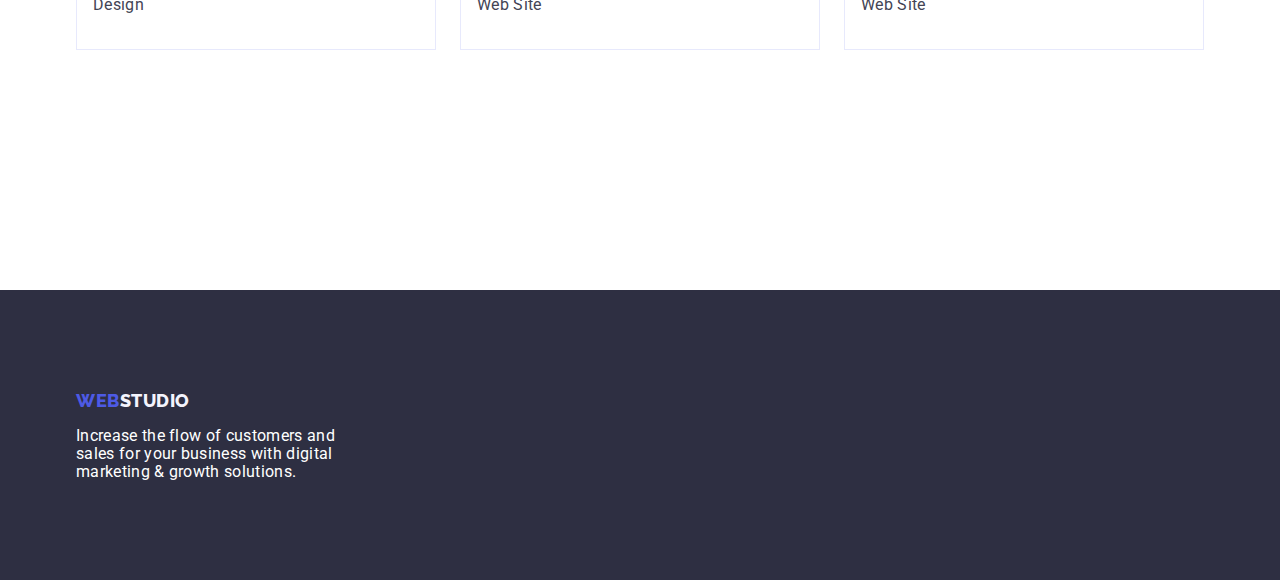
==== commit 10486ef1: "fixes" ====
--- a/portfolio.html
+++ b/portfolio.html
@@ -96,7 +96,7 @@
           <ul class="list row-list">
             <!-- row 1  -->
             <li class="row-list-item">
-              <a class="portfol-link link" href="">
+              <a class="portfolio-link link" href="">
                 <img
                   class="row-img"
                   src="./images/portfolio/img-4-2.jpg"
@@ -110,7 +110,7 @@
               </a>
             </li>
             <li class="row-list-item">
-              <a class="portfol-link link" href="">
+              <a class="portfolio-link link" href="">
                 <img
                   class="row-img"
                   src="./images/portfolio/img-5-2.jpg"
@@ -124,7 +124,7 @@
               </a>
             </li>
             <li class="row-list-item">
-              <a class="portfol-link link" href="">
+              <a class="portfolio-link link" href="">
                 <img
                   class="row-img"
                   src="./images/portfolio/img-6-2.jpg"
@@ -139,7 +139,7 @@
             </li>
             <!--  row 2  -->
             <li class="row-list-item">
-              <a class="portfol-link link" href="">
+              <a class="portfolio-link link" href="">
                 <img
                   class="row-img"
                   src="./images/portfolio/img-7-2.jpg"
@@ -153,7 +153,7 @@
               </a>
             </li>
             <li class="row-list-item">
-              <a class="portfol-link link" href="">
+              <a class="portfolio-link link" href="">
                 <img
                   class="row-img"
                   src="./images/portfolio/img-8-2.jpg"
@@ -167,7 +167,7 @@
               </a>
             </li>
             <li class="row-list-item">
-              <a class="portfol-link link" href="">
+              <a class="portfolio-link link" href="">
                 <img
                   class="row-img"
                   src="./images/portfolio/img-9-2.jpg"
@@ -182,7 +182,7 @@
             </li>
             <!--  row 3  -->
             <li class="row-list-item">
-              <a class="portfol-link link" href="">
+              <a class="portfolio-link link" href="">
                 <img
                   class="row-img"
                   src="./images/portfolio/img-10-2.jpg"
@@ -196,7 +196,7 @@
               </a>
             </li>
             <li class="row-list-item">
-              <a class="portfol-link link" href="">
+              <a class="portfolio-link link" href="">
                 <img
                   class="row-img"
                   src="./images/portfolio/img-11-2.jpg"
@@ -210,7 +210,7 @@
               </a>
             </li>
             <li class="row-list-item">
-              <a class="portfol-link link" href="">
+              <a class="portfolio-link link" href="">
                 <img
                   class="row-img"
                   src="./images/portfolio/img-12-2.jpg"
--- a/css/style.css
+++ b/css/style.css
@@ -355,7 +355,7 @@
 .title-desc {
   font-weight: 700;
   font-size: 36px;
-  line-height: 1.11;
+  line-height: 1.1;
   text-align: center;
   letter-spacing: 0.02em;
   text-transform: capitalize;
@@ -399,9 +399,6 @@
 }
 
 .social-link {
-  /* display: flex;
-  justify-content: center;
-  align-items: center; */
   fill: var(--color-cloud);
   width: 40px;
   height: 40px;
@@ -420,6 +417,7 @@
 .social-icon:hover,
 .social-icon:focus {
   background-color: var(--color-ocean);
+  color: var(--color-ocean);
 }
 
 .svg-icon {
@@ -466,11 +464,13 @@
   flex-direction: row;
   align-items: center;
   justify-content: center;
+
   gap: 24px;
-}
-
-.pik-title {
-  line-height: 1.1;
+  flex-basis: calc((100% - 120px) / 6);
+}
+
+.pic-list-item {
+  height: 88px;
 }
 
 .logo-link {
@@ -492,14 +492,10 @@
   fill: currentColor;
 }
 
-.logo:hover,
-.logo:focus {
-  fill: var(--color-ocean);
-}
-
 .logo-link:hover,
 .logo-link:focus {
-  border: 1px solid var(--color-ocean);
+  border-color: 1px solid var(--color-ocean);
+  color: var(--color-ocean);
 }
 
 /* footer */
@@ -509,13 +505,17 @@
   padding: 100px 0;
 }
 
+/* .foot-box {
+  margin-right: 120px;
+
+
 /* social media */
 
 .media-footer-list {
   display: flex;
-  /* flex-direction: row;
-  justify-content: center;
-  align-items: center; */
+  flex-direction: row;
+  align-items: flex-start;
+
   gap: 16px;
   flex-basis: calc((100% - 3 * 16px) / 4);
 }
@@ -529,6 +529,10 @@
   width: 100%;
   height: 100%;
   background-color: var(--color-iris);
+  border-radius: 50%;
+  display: flex;
+  align-items: center;
+  justify-content: center;
 }
 
 .footer-link {
@@ -559,14 +563,13 @@
 .footer-container {
   display: flex;
   align-items: baseline;
-  margin-right: 120px;
+  gap: 120px;
 }
 
 .media-title {
   font-weight: 500;
   font-size: 16px;
   line-height: 1.5;
-  text-align: center;
   letter-spacing: 0.02em;
   color: var(--color-white);
   margin-bottom: 16px;
@@ -580,6 +583,16 @@
 }
 
 /* PORTFOLIO BUTTON */
+
+.portfolio-link {
+  display: block;
+}
+
+.portfolio-link:hover,
+.portfolio-link:focus {
+  box-shadow: 0px 1px 6px rgba(46, 47, 66, 0.08),
+    0px 1px 1px rgba(46, 47, 66, 0.16), 0px 2px 1px rgba(46, 47, 66, 0.08);
+}
 
 .description {
   padding-top: 96px;
@@ -606,7 +619,10 @@
   color: var(--color-white);
   background-color: var(--color-ocean);
   border: 1px solid transparent;
-}
+  box-shadow: 0px 3px 1px rgba(0, 0, 0, 0.1), 0px 2px 1px rgba(0, 0, 0, 0.08),
+    0px 2px 2px rgba(0, 0, 0, 0.12);
+}
+
 .btn-list {
   display: flex;
   flex-direction: row;
